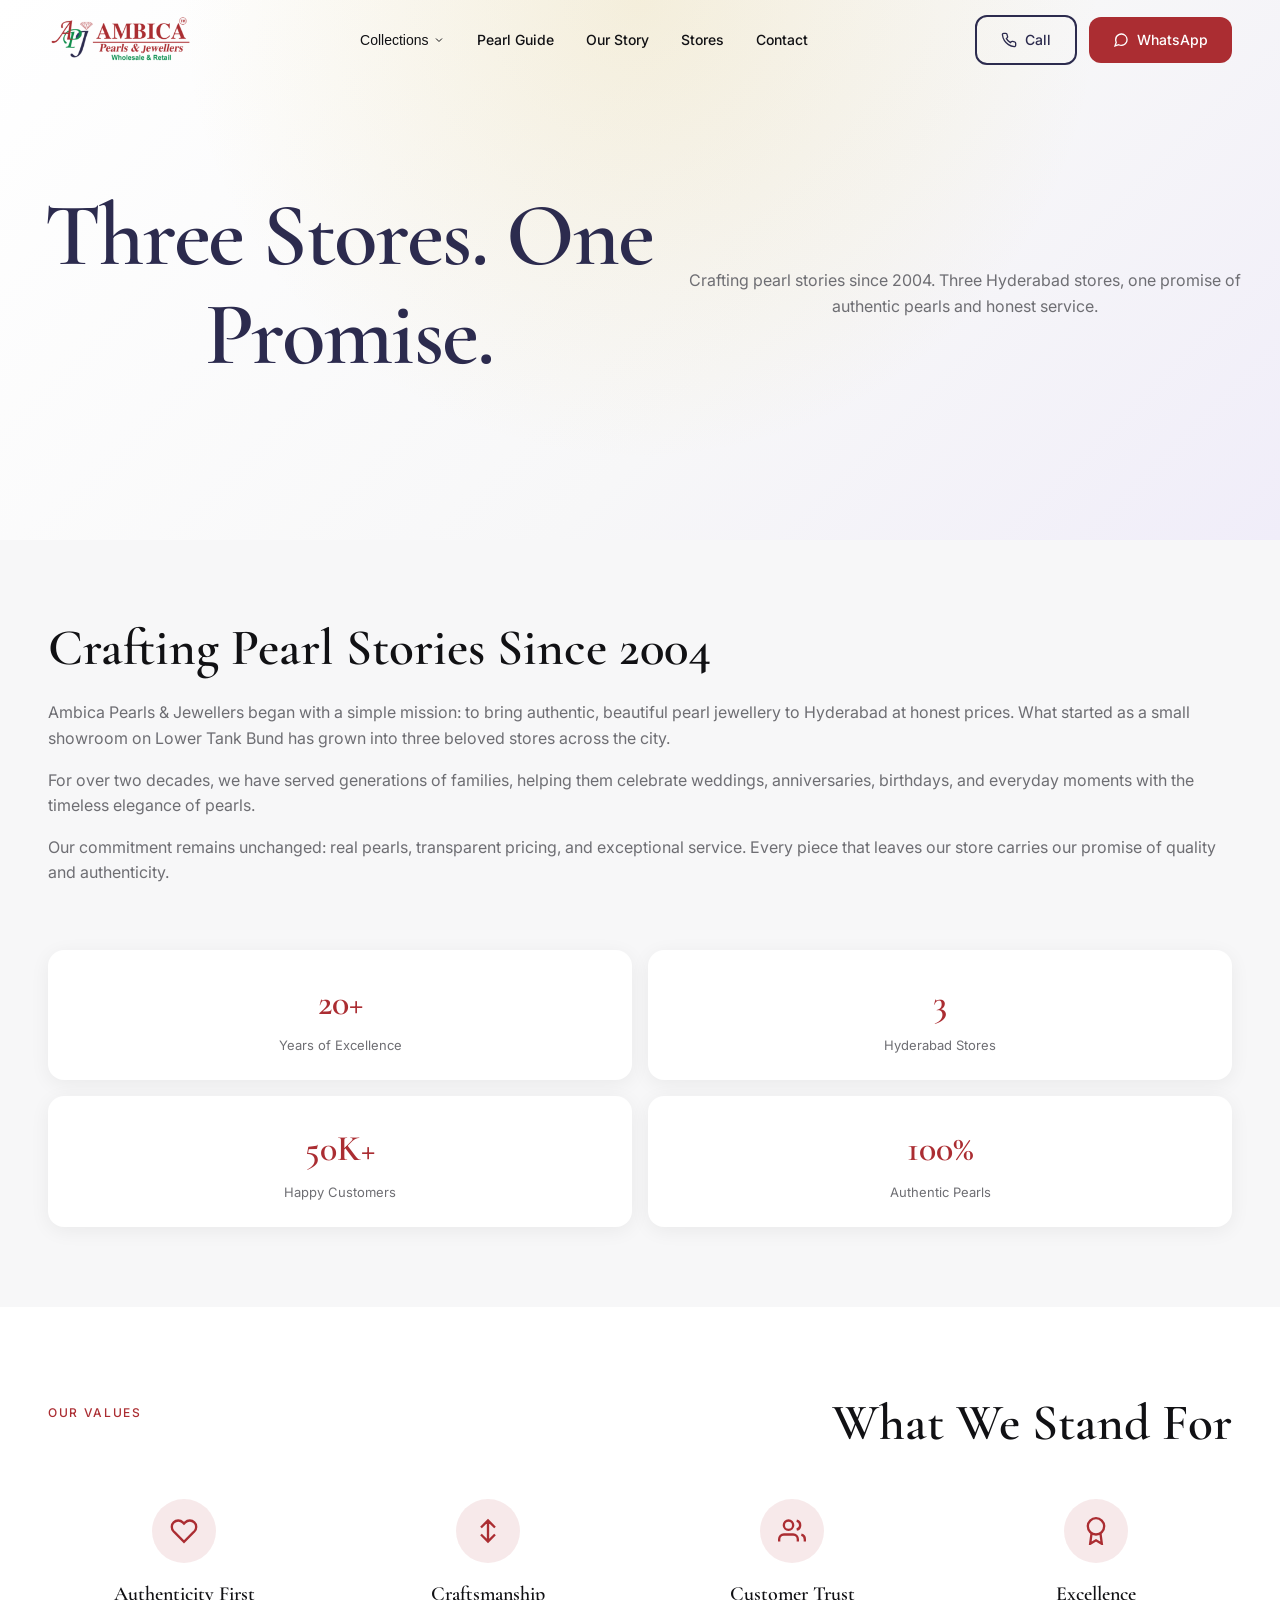
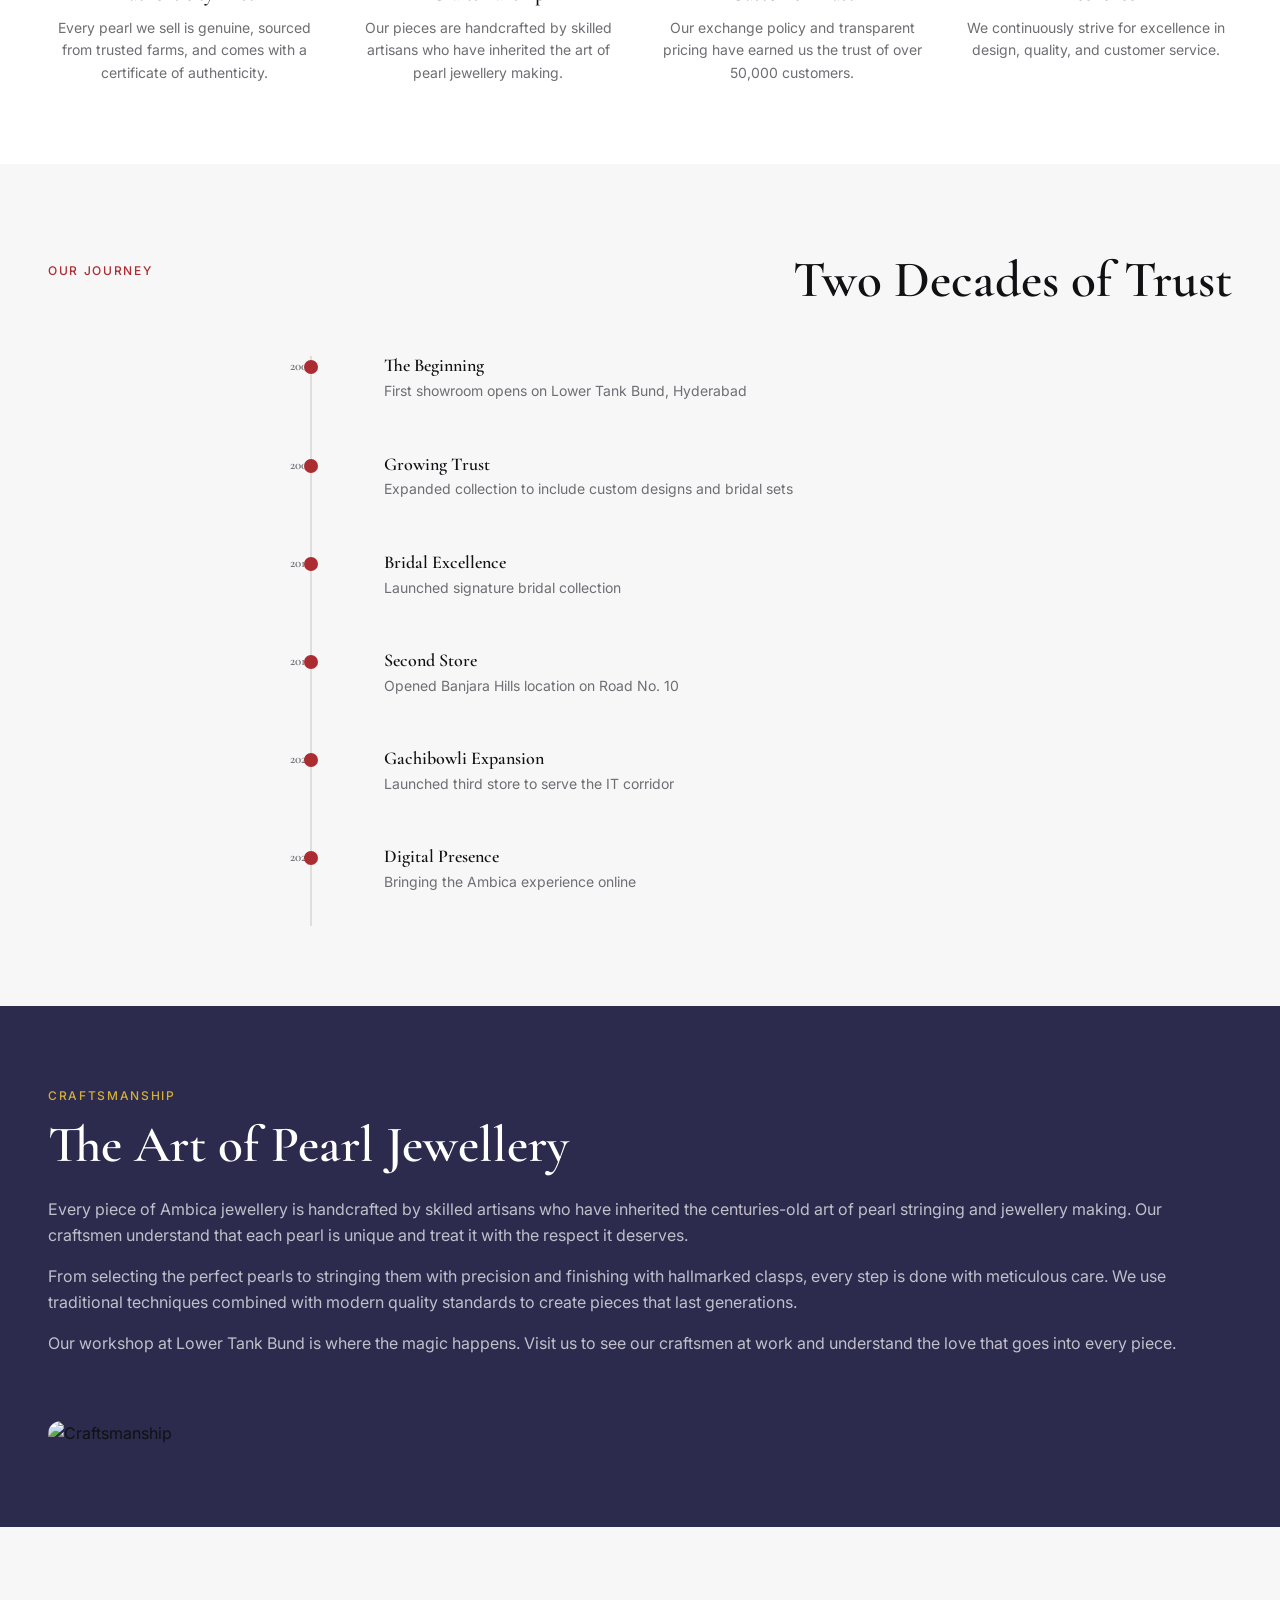
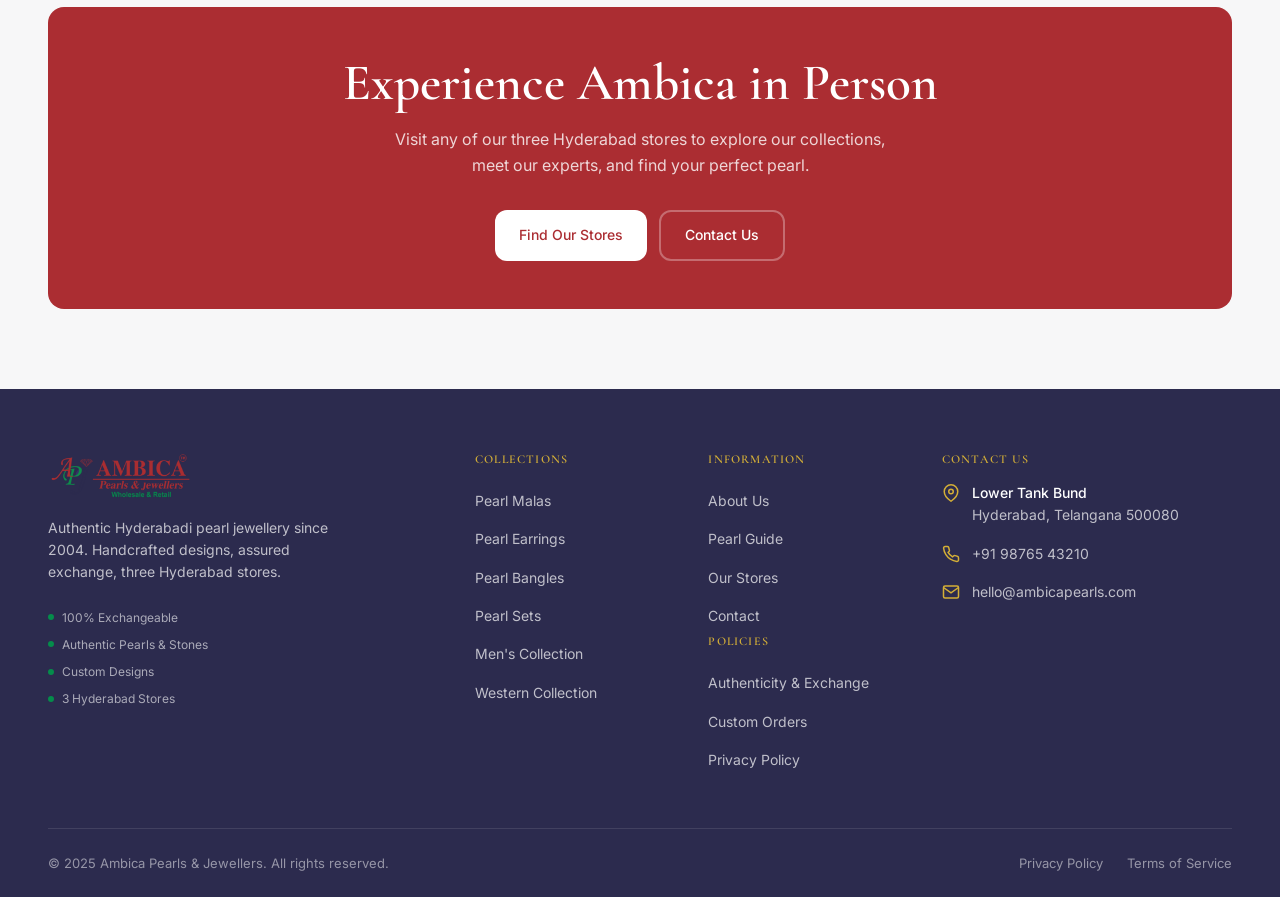
==== about.html @ e0e86882 "first commit" ====
<!DOCTYPE html>
<html lang="en">
<head>
    <meta charset="UTF-8">
    <meta name="viewport" content="width=device-width, initial-scale=1.0">
    <title>About Us - Ambica Pearls & Jewellers</title>
    <meta name="description" content="Crafting pearl stories since 2004. Three Hyderabad stores, one promise of authentic pearls and honest service.">
    <link rel="preconnect" href="https://fonts.googleapis.com">
    <link rel="preconnect" href="https://fonts.gstatic.com" crossorigin>
    <link href="https://fonts.googleapis.com/css2?family=Cormorant+Garamond:wght@400;500;600;700&family=Inter:wght@300;400;500;600;700&family=Great+Vibes&display=swap" rel="stylesheet">
    <link rel="stylesheet" href="css/style.css">
    <style>
        .intro-section {
            padding: 80px 0;
        }
        .intro-grid {
            display: grid;
            gap: 48px;
            align-items: center;
        }
        .intro-content h2 {
            margin-bottom: 24px;
        }
        .intro-content p {
            color: var(--text-muted);
            margin-bottom: 16px;
        }
        .stats-grid {
            display: grid;
            grid-template-columns: repeat(2, 1fr);
            gap: 16px;
        }
        .stat-card {
            background: white;
            border-radius: var(--radius);
            padding: 24px;
            text-align: center;
            box-shadow: var(--shadow);
        }
        .stat-card span {
            font-family: 'Cormorant Garamond', serif;
            font-size: 36px;
            font-weight: 600;
            color: var(--primary);
        }
        .stat-card p {
            font-size: 13px;
            color: var(--text-muted);
            margin-top: 4px;
        }
        .values-section {
            background: white;
            padding: 80px 0;
        }
        .values-grid {
            display: grid;
            grid-template-columns: repeat(auto-fit, minmax(220px, 1fr));
            gap: 32px;
            margin-top: 48px;
        }
        .value-card {
            text-align: center;
        }
        .value-icon {
            width: 64px;
            height: 64px;
            display: flex;
            align-items: center;
            justify-content: center;
            border-radius: 50%;
            background: rgba(171, 45, 50, 0.1);
            color: var(--primary);
            margin: 0 auto 20px;
        }
        .value-card h3 {
            margin-bottom: 12px;
            font-size: 20px;
        }
        .value-card p {
            font-size: 14px;
            color: var(--text-muted);
        }
        .timeline-section {
            padding: 80px 0;
        }
        .timeline {
            max-width: 700px;
            margin: 48px auto 0;
            position: relative;
        }
        .timeline::before {
            content: '';
            position: absolute;
            left: 20px;
            top: 0;
            bottom: 0;
            width: 2px;
            background: rgba(0,0,0,0.1);
        }
        .timeline-item {
            display: flex;
            gap: 24px;
            padding-bottom: 32px;
            position: relative;
        }
        .timeline-item::before {
            content: '';
            position: absolute;
            left: 14px;
            top: 4px;
            width: 14px;
            height: 14px;
            border-radius: 50%;
            background: var(--primary);
        }
        .timeline-year {
            font-family: 'Cormorant Garamond', serif;
            font-size: 28px;
            font-weight: 600;
            color: var(--gold);
            min-width: 70px;
        }
        .timeline-content h4 {
            margin-bottom: 4px;
            font-size: 18px;
        }
        .timeline-content p {
            font-size: 14px;
            color: var(--text-muted);
        }
        .craft-section {
            background: var(--navy);
            padding: 80px 0;
        }
        .craft-grid {
            display: grid;
            gap: 48px;
            align-items: center;
        }
        .craft-content {
            color: white;
        }
        .craft-content .section-label {
            color: var(--gold);
        }
        .craft-content h2 {
            color: white;
            margin: 12px 0 24px;
        }
        .craft-content p {
            color: rgba(255,255,255,0.7);
            margin-bottom: 16px;
        }
        .craft-image img {
            width: 100%;
            border-radius: var(--radius);
        }
    </style>
</head>
<body>
    <!-- Header -->
    <header class="header" id="header">
        <div class="container">
            <div class="header-inner">
                <a href="index.html" class="logo">
                    <img src="images/LOGO.png" alt="Ambica Pearls & Jewellers" style="height:48px; width:auto;">
                </a>
                
                <nav class="nav-desktop">
                    <div class="nav-dropdown">
                        <button class="nav-link">Collections <svg width="12" height="12" viewBox="0 0 24 24" fill="none" stroke="currentColor" stroke-width="2"><path d="M6 9l6 6 6-6"/></svg></button>
                        <div class="dropdown-menu">
                            <a href="category-malas.html">Pearl Malas</a>
                            <a href="category-earrings.html">Pearl Earrings</a>
                            <a href="category-bangles.html">Pearl Bangles</a>
                            <a href="category-sets.html">Pearl Sets</a>
                            <a href="category-mens.html">Men's Collection</a>
                            <a href="category-western.html">Western Collection</a>
                        </div>
                    </div>
                    <a href="pearl-guide.html" class="nav-link">Pearl Guide</a>
                    <a href="about.html" class="nav-link">Our Story</a>
                    <a href="stores.html" class="nav-link">Stores</a>
                    <a href="contact.html" class="nav-link">Contact</a>
                </nav>
                
                <div class="header-actions">
                    <a href="tel:+919876543210" class="btn btn-outline">
                        <svg width="16" height="16" viewBox="0 0 24 24" fill="none" stroke="currentColor" stroke-width="2"><path d="M22 16.92v3a2 2 0 0 1-2.18 2 19.79 19.79 0 0 1-8.63-3.07 19.5 19.5 0 0 1-6-6 19.79 19.79 0 0 1-3.07-8.67A2 2 0 0 1 4.11 2h3a2 2 0 0 1 2 1.72 12.84 12.84 0 0 0 .7 2.81 2 2 0 0 1-.45 2.11L8.09 9.91a16 16 0 0 0 6 6l1.27-1.27a2 2 0 0 1 2.11-.45 12.84 12.84 0 0 0 2.81.7A2 2 0 0 1 22 16.92z"/></svg>
                        Call
                    </a>
                    <a href="https://wa.me/919876543210?text=Hi%20Ambica%2C%20I'm%20interested%20in%20your%20pearl%20collections." target="_blank" class="btn btn-primary">
                        <svg width="16" height="16" viewBox="0 0 24 24" fill="none" stroke="currentColor" stroke-width="2"><path d="M21 11.5a8.38 8.38 0 0 1-.9 3.8 8.5 8.5 0 0 1-7.6 4.7 8.38 8.38 0 0 1-3.8-.9L3 21l1.9-5.7a8.38 8.38 0 0 1-.9-3.8 8.5 8.5 0 0 1 4.7-7.6 8.38 8.38 0 0 1 3.8-.9h.5a8.48 8.48 0 0 1 8 8v.5z"/></svg>
                        WhatsApp
                    </a>
                </div>
                
                <button class="menu-toggle" id="menuToggle">
                    <svg width="24" height="24" viewBox="0 0 24 24" fill="none" stroke="currentColor" stroke-width="2"><line x1="3" y1="6" x2="21" y2="6"></line><line x1="3" y1="12" x2="21" y2="12"></line><line x1="3" y1="18" x2="21" y2="18"></line></svg>
                </button>
            </div>
        </div>
    </header>
    
    <!-- Mobile Menu -->
    <div class="mobile-menu" id="mobileMenu">
        <div class="mobile-menu-header">
            <span class="logo-main">Ambica</span>
            <button class="menu-close" id="menuClose">
                <svg width="24" height="24" viewBox="0 0 24 24" fill="none" stroke="currentColor" stroke-width="2"><line x1="18" y1="6" x2="6" y2="18"></line><line x1="6" y1="6" x2="18" y2="18"></line></svg>
            </button>
        </div>
        <div class="mobile-menu-content">
            <div class="mobile-section">
                <h4>Collections</h4>
                <a href="category-malas.html">Pearl Malas</a>
                <a href="category-earrings.html">Pearl Earrings</a>
                <a href="category-bangles.html">Pearl Bangles</a>
                <a href="category-sets.html">Pearl Sets</a>
                <a href="category-mens.html">Men's Collection</a>
                <a href="category-western.html">Western Collection</a>
            </div>
            <div class="mobile-section">
                <a href="pearl-guide.html">Pearl Guide</a>
                <a href="about.html">Our Story</a>
                <a href="stores.html">Stores</a>
                <a href="contact.html">Contact</a>
            </div>
            <div class="mobile-actions">
                <a href="https://wa.me/919876543210?text=Hi%20Ambica%2C%20I'm%20interested%20in%20your%20pearl%20collections." target="_blank" class="btn btn-primary">WhatsApp Us</a>
                <a href="tel:+919876543210" class="btn btn-outline">Call Us</a>
            </div>
        </div>
    </div>

    <!-- Page Hero (same as pearl-guide) -->
    <section class="guide-hero">
        <div class="guide-hero-content">
            <h1>Three Stores. One Promise.</h1>
            <p>Crafting pearl stories since 2004. Three Hyderabad stores, one promise of authentic pearls and honest service.</p>
        </div>
    </section>

    <!-- Intro Section -->
    <section class="intro-section">
        <div class="container">
            <div class="intro-grid">
                <div class="intro-content">
                    <h2>Crafting Pearl Stories Since 2004</h2>
                    <p>Ambica Pearls & Jewellers began with a simple mission: to bring authentic, beautiful pearl jewellery to Hyderabad at honest prices. What started as a small showroom on Lower Tank Bund has grown into three beloved stores across the city.</p>
                    <p>For over two decades, we have served generations of families, helping them celebrate weddings, anniversaries, birthdays, and everyday moments with the timeless elegance of pearls.</p>
                    <p>Our commitment remains unchanged: real pearls, transparent pricing, and exceptional service. Every piece that leaves our store carries our promise of quality and authenticity.</p>
                </div>
                <div class="stats-grid">
                    <div class="stat-card">
                        <span>20+</span>
                        <p>Years of Excellence</p>
                    </div>
                    <div class="stat-card">
                        <span>3</span>
                        <p>Hyderabad Stores</p>
                    </div>
                    <div class="stat-card">
                        <span>50K+</span>
                        <p>Happy Customers</p>
                    </div>
                    <div class="stat-card">
                        <span>100%</span>
                        <p>Authentic Pearls</p>
                    </div>
                </div>
            </div>
        </div>
    </section>

    <!-- Values Section -->
    <section class="values-section">
        <div class="container">
            <div class="section-header center">
                <span class="section-label">Our Values</span>
                <h2>What We Stand For</h2>
            </div>
            <div class="values-grid">
                <div class="value-card">
                    <div class="value-icon">
                        <svg width="28" height="28" viewBox="0 0 24 24" fill="none" stroke="currentColor" stroke-width="2"><path d="M20.84 4.61a5.5 5.5 0 0 0-7.78 0L12 5.67l-1.06-1.06a5.5 5.5 0 0 0-7.78 7.78l1.06 1.06L12 21.23l7.78-7.78 1.06-1.06a5.5 5.5 0 0 0 0-7.78z"/></svg>
                    </div>
                    <h3>Authenticity First</h3>
                    <p>Every pearl we sell is genuine, sourced from trusted farms, and comes with a certificate of authenticity.</p>
                </div>
                <div class="value-card">
                    <div class="value-icon">
                        <svg width="28" height="28" viewBox="0 0 24 24" fill="none" stroke="currentColor" stroke-width="2"><path d="M12 3v18m-6-6l6 6 6-6M6 9l6-6 6 6"/></svg>
                    </div>
                    <h3>Craftsmanship</h3>
                    <p>Our pieces are handcrafted by skilled artisans who have inherited the art of pearl jewellery making.</p>
                </div>
                <div class="value-card">
                    <div class="value-icon">
                        <svg width="28" height="28" viewBox="0 0 24 24" fill="none" stroke="currentColor" stroke-width="2"><path d="M17 21v-2a4 4 0 0 0-4-4H5a4 4 0 0 0-4 4v2"/><circle cx="9" cy="7" r="4"/><path d="M23 21v-2a4 4 0 0 0-3-3.87"/><path d="M16 3.13a4 4 0 0 1 0 7.75"/></svg>
                    </div>
                    <h3>Customer Trust</h3>
                    <p>Our exchange policy and transparent pricing have earned us the trust of over 50,000 customers.</p>
                </div>
                <div class="value-card">
                    <div class="value-icon">
                        <svg width="28" height="28" viewBox="0 0 24 24" fill="none" stroke="currentColor" stroke-width="2"><circle cx="12" cy="8" r="7"/><polyline points="8.21 13.89 7 23 12 20 17 23 15.79 13.88"/></svg>
                    </div>
                    <h3>Excellence</h3>
                    <p>We continuously strive for excellence in design, quality, and customer service.</p>
                </div>
            </div>
        </div>
    </section>

    <!-- Timeline Section -->
    <section class="timeline-section">
        <div class="container">
            <div class="section-header center">
                <span class="section-label">Our Journey</span>
                <h2>Two Decades of Trust</h2>
            </div>
            <div class="timeline">
                <div class="timeline-item">
                    <span class="timeline-year">2004</span>
                    <div class="timeline-content">
                        <h4>The Beginning</h4>
                        <p>First showroom opens on Lower Tank Bund, Hyderabad</p>
                    </div>
                </div>
                <div class="timeline-item">
                    <span class="timeline-year">2008</span>
                    <div class="timeline-content">
                        <h4>Growing Trust</h4>
                        <p>Expanded collection to include custom designs and bridal sets</p>
                    </div>
                </div>
                <div class="timeline-item">
                    <span class="timeline-year">2012</span>
                    <div class="timeline-content">
                        <h4>Bridal Excellence</h4>
                        <p>Launched signature bridal collection</p>
                    </div>
                </div>
                <div class="timeline-item">
                    <span class="timeline-year">2016</span>
                    <div class="timeline-content">
                        <h4>Second Store</h4>
                        <p>Opened Banjara Hills location on Road No. 10</p>
                    </div>
                </div>
                <div class="timeline-item">
                    <span class="timeline-year">2022</span>
                    <div class="timeline-content">
                        <h4>Gachibowli Expansion</h4>
                        <p>Launched third store to serve the IT corridor</p>
                    </div>
                </div>
                <div class="timeline-item">
                    <span class="timeline-year">2025</span>
                    <div class="timeline-content">
                        <h4>Digital Presence</h4>
                        <p>Bringing the Ambica experience online</p>
                    </div>
                </div>
            </div>
        </div>
    </section>

    <!-- Craft Section -->
    <section class="craft-section">
        <div class="container">
            <div class="craft-grid">
                <div class="craft-content">
                    <span class="section-label">Craftsmanship</span>
                    <h2>The Art of Pearl Jewellery</h2>
                    <p>Every piece of Ambica jewellery is handcrafted by skilled artisans who have inherited the centuries-old art of pearl stringing and jewellery making. Our craftsmen understand that each pearl is unique and treat it with the respect it deserves.</p>
                    <p>From selecting the perfect pearls to stringing them with precision and finishing with hallmarked clasps, every step is done with meticulous care. We use traditional techniques combined with modern quality standards to create pieces that last generations.</p>
                    <p>Our workshop at Lower Tank Bund is where the magic happens. Visit us to see our craftsmen at work and understand the love that goes into every piece.</p>
                </div>
                <div class="craft-image">
                    <img src="https://images.unsplash.com/photo-1617038224557-69a00dbfde8e?w=800&h=600&fit=crop" alt="Craftsmanship">
                </div>
            </div>
        </div>
    </section>

    <!-- CTA Section -->
    <section class="intro-section">
        <div class="container">
            <div style="background: var(--primary); border-radius: var(--radius); padding: 48px; text-align: center; color: white;">
                <h2 style="color: white; margin-bottom: 16px;">Experience Ambica in Person</h2>
                <p style="color: rgba(255,255,255,0.8); max-width: 500px; margin: 0 auto 32px;">Visit any of our three Hyderabad stores to explore our collections, meet our experts, and find your perfect pearl.</p>
                <div class="care-actions" style="justify-content: center;">
                    <a href="stores.html" class="btn btn-light">Find Our Stores</a>
                    <a href="contact.html" class="btn btn-outline-light">Contact Us</a>
                </div>
            </div>
        </div>
    </section>

    <!-- Footer -->
    <footer class="footer">
        <div class="container">
            <div class="footer-grid">
                <div class="footer-brand">
                    <a href="index.html" class="logo">
                        <img src="images/LOGO.png" alt="Ambica Pearls & Jewellers" style="height:48px; width:auto;">
                    </a>
                    <p>Authentic Hyderabadi pearl jewellery since 2004. Handcrafted designs, assured exchange, three Hyderabad stores.</p>
                    <div class="trust-badges">
                        <div class="badge"><span></span> 100% Exchangeable</div>
                        <div class="badge"><span></span> Authentic Pearls & Stones</div>
                        <div class="badge"><span></span> Custom Designs</div>
                        <div class="badge"><span></span> 3 Hyderabad Stores</div>
                    </div>
                </div>
                
                <div class="footer-links">
                    <h4>Collections</h4>
                    <a href="category-malas.html">Pearl Malas</a>
                    <a href="category-earrings.html">Pearl Earrings</a>
                    <a href="category-bangles.html">Pearl Bangles</a>
                    <a href="category-sets.html">Pearl Sets</a>
                    <a href="category-mens.html">Men's Collection</a>
                    <a href="category-western.html">Western Collection</a>
                </div>
                
                <div class="footer-links">
                    <h4>Information</h4>
                    <a href="about.html">About Us</a>
                    <a href="pearl-guide.html">Pearl Guide</a>
                    <a href="stores.html">Our Stores</a>
                    <a href="contact.html">Contact</a>
                    <h4 class="mt-4">Policies</h4>
                    <a href="policy-authenticity.html">Authenticity & Exchange</a>
                    <a href="policy-custom.html">Custom Orders</a>
                    <a href="policy-privacy.html">Privacy Policy</a>
                </div>
                
                <div class="footer-contact">
                    <h4>Contact Us</h4>
                    <div class="contact-item">
                        <svg width="18" height="18" viewBox="0 0 24 24" fill="none" stroke="currentColor" stroke-width="2"><path d="M21 10c0 7-9 13-9 13s-9-6-9-13a9 9 0 0 1 18 0z"/><circle cx="12" cy="10" r="3"/></svg>
                        <div>
                            <strong>Lower Tank Bund</strong>
                            <span>Hyderabad, Telangana 500080</span>
                        </div>
                    </div>
                    <div class="contact-item">
                        <svg width="18" height="18" viewBox="0 0 24 24" fill="none" stroke="currentColor" stroke-width="2"><path d="M22 16.92v3a2 2 0 0 1-2.18 2 19.79 19.79 0 0 1-8.63-3.07 19.5 19.5 0 0 1-6-6 19.79 19.79 0 0 1-3.07-8.67A2 2 0 0 1 4.11 2h3a2 2 0 0 1 2 1.72 12.84 12.84 0 0 0 .7 2.81 2 2 0 0 1-.45 2.11L8.09 9.91a16 16 0 0 0 6 6l1.27-1.27a2 2 0 0 1 2.11-.45 12.84 12.84 0 0 0 2.81.7A2 2 0 0 1 22 16.92z"/></svg>
                        <a href="tel:+919876543210">+91 98765 43210</a>
                    </div>
                    <div class="contact-item">
                        <svg width="18" height="18" viewBox="0 0 24 24" fill="none" stroke="currentColor" stroke-width="2"><path d="M4 4h16c1.1 0 2 .9 2 2v12c0 1.1-.9 2-2 2H4c-1.1 0-2-.9-2-2V6c0-1.1.9-2 2-2z"/><polyline points="22,6 12,13 2,6"/></svg>
                        <a href="mailto:hello@ambicapearls.com">hello@ambicapearls.com</a>
                    </div>
                </div>
            </div>
            
            <div class="footer-bottom">
                <p>© 2025 Ambica Pearls & Jewellers. All rights reserved.</p>
                <div class="footer-legal">
                    <a href="policy-privacy.html">Privacy Policy</a>
                    <a href="policy-authenticity.html">Terms of Service</a>
                </div>
            </div>
        </div>
    </footer>

    <!-- Mobile Bottom Bar -->
    <div class="mobile-bottom-bar">
        <a href="https://wa.me/919876543210?text=Hi%20Ambica%2C%20I'd%20like%20to%20know%20more%20about%20you." target="_blank" class="mobile-action">
            <div class="mobile-icon primary">
                <svg width="20" height="20" viewBox="0 0 24 24" fill="none" stroke="currentColor" stroke-width="2"><path d="M21 11.5a8.38 8.38 0 0 1-.9 3.8 8.5 8.5 0 0 1-7.6 4.7 8.38 8.38 0 0 1-3.8-.9L3 21l1.9-5.7a8.38 8.38 0 0 1-.9-3.8 8.5 8.5 0 0 1 4.7-7.6 8.38 8.38 0 0 1 3.8-.9h.5a8.48 8.48 0 0 1 8 8v.5z"/></svg>
            </div>
            <span>WhatsApp</span>
        </a>
        <a href="tel:+919876543210" class="mobile-action">
            <div class="mobile-icon outline">
                <svg width="20" height="20" viewBox="0 0 24 24" fill="none" stroke="currentColor" stroke-width="2"><path d="M22 16.92v3a2 2 0 0 1-2.18 2 19.79 19.79 0 0 1-8.63-3.07 19.5 19.5 0 0 1-6-6 19.79 19.79 0 0 1-3.07-8.67A2 2 0 0 1 4.11 2h3a2 2 0 0 1 2 1.72 12.84 12.84 0 0 0 .7 2.81 2 2 0 0 1-.45 2.11L8.09 9.91a16 16 0 0 0 6 6l1.27-1.27a2 2 0 0 1 2.11-.45 12.84 12.84 0 0 0 2.81.7A2 2 0 0 1 22 16.92z"/></svg>
            </div>
            <span>Call</span>
        </a>
        <a href="contact.html" class="mobile-action">
            <div class="mobile-icon secondary">
                <svg width="20" height="20" viewBox="0 0 24 24" fill="none" stroke="currentColor" stroke-width="2"><rect x="3" y="4" width="18" height="18" rx="2" ry="2"/><line x1="16" y1="2" x2="16" y2="6"/><line x1="8" y1="2" x2="8" y2="6"/><line x1="3" y1="10" x2="21" y2="10"/></svg>
            </div>
            <span>Try-On</span>
        </a>
    </div>

    <script src="js/main.js"></script>
</body>
</html>
---- css/style.css ----
/* ========================================
   Ambica Pearls & Jewellers - Stylesheet
   ======================================== */

/* CSS Variables */
:root {
    --primary: #ab2d32;
    --primary-dark: #8a2529;
    --navy: #2c2b4e;
    --secondary: #058c4b;
    --secondary-dark: #047a41;
    --pearl: #f7f7f8;
    --gold: #d4af37;
    --text-dark: #111114;
    --text-muted: #6E6E73;
    --white: #ffffff;
    --shadow: 0 4px 20px rgba(0, 0, 0, 0.06);
    --shadow-hover: 0 12px 40px rgba(0, 0, 0, 0.12);
    --radius: 16px;
    --radius-sm: 12px;
    --transition: all 0.3s ease;
}

/* Reset & Base */
*, *::before, *::after {
    box-sizing: border-box;
    margin: 0;
    padding: 0;
}

html {
    scroll-behavior: smooth;
}

body {
    font-family: 'Inter', -apple-system, BlinkMacSystemFont, sans-serif;
    background-color: var(--pearl);
    color: var(--text-dark);
    line-height: 1.6;
    overflow-x: hidden;
}

img {
    max-width: 100%;
    height: auto;
    display: block;
}

a {
    text-decoration: none;
    color: inherit;
}

/* Typography */
h1, h2, h3, h4 {
    font-family: 'Cormorant Garamond', serif;
    font-weight: 600;
    line-height: 1.1;
}

h1 {
    font-size: clamp(48px, 7vw, 112px);
    letter-spacing: -0.02em;
}

h2 {
    font-size: clamp(32px, 4vw, 56px);
}

h3 {
    font-size: clamp(20px, 2vw, 28px);
}

/* Container */
.container {
    width: 100%;
    max-width: 1280px;
    margin: 0 auto;
    padding: 0 24px;
}

/* Shared page hero (same as pearl-guide) – used on category, about, contact, stores, pearl-guide */
.page-hero,
.guide-hero {
    position: relative;
    height: 60vh;
    min-height: 420px;
    overflow: hidden;
    background:
        radial-gradient(circle at top, rgba(212,175,55,0.16), transparent 55%),
        linear-gradient(135deg, #ffffff 0%, var(--pearl) 60%, #f0edf9 100%);
}
.page-hero::before,
.guide-hero::before {
    content: '';
    position: absolute;
    inset: 0;
    background-image: url('https://images.unsplash.com/photo-1599643478518-a784e5dc4c8f?w=1400&h=700&fit=crop');
    background-size: cover;
    background-position: center;
    opacity: 0.12;
    pointer-events: none;
}
.page-hero-content,
.guide-hero-content {
    position: absolute;
    inset: 0;
    display: flex;
    align-items: center;
    justify-content: center;
    text-align: center;
    padding: 48px 24px;
}
.page-hero-content h1,
.guide-hero-content h1 {
    margin-bottom: 16px;
    color: var(--navy);
}
.page-hero-content p,
.guide-hero-content p {
    color: var(--text-muted);
    max-width: 640px;
    margin: 0 auto;
}
.page-hero-content .section-label,
.guide-hero-content .section-label {
    display: block;
    margin-bottom: 8px;
}
@media (min-width: 768px) {
    .page-hero-content,
    .guide-hero-content {
        padding-top: 96px;
    }
}

/* Buttons */
.btn {
    display: inline-flex;
    align-items: center;
    justify-content: center;
    gap: 8px;
    padding: 12px 24px;
    border-radius: var(--radius-sm);
    font-size: 14px;
    font-weight: 500;
    transition: var(--transition);
    cursor: pointer;
    border: none;
}

.btn-primary {
    background-color: var(--primary);
    color: var(--white);
}

.btn-primary:hover {
    background-color: var(--primary-dark);
    transform: translateY(-2px);
}

.btn-outline {
    background-color: transparent;
    color: var(--navy);
    border: 2px solid var(--navy);
}

.btn-outline:hover {
    background-color: var(--navy);
    color: var(--white);
}

.btn-light {
    background-color: var(--white);
    color: var(--primary);
}

.btn-light:hover {
    background-color: var(--pearl);
}

.btn-outline-light {
    background-color: transparent;
    color: var(--white);
    border: 2px solid rgba(255,255,255,0.3);
}

.btn-outline-light:hover {
    background-color: rgba(255,255,255,0.1);
}

.btn-sm {
    padding: 10px 16px;
    font-size: 13px;
}

.btn-icon {
    width: 44px;
    height: 44px;
    display: flex;
    align-items: center;
    justify-content: center;
    border-radius: 50%;
    background-color: var(--primary);
    color: var(--white);
    transition: var(--transition);
}

.btn-icon:hover {
    background-color: var(--primary-dark);
    transform: scale(1.05);
}

.btn-icon.btn-white {
    background-color: var(--white);
    color: var(--navy);
}

.btn-icon.btn-white:hover {
    background-color: var(--pearl);
}

/* Section Labels */
.section-label {
    display: block;
    font-size: 12px;
    text-transform: uppercase;
    letter-spacing: 0.14em;
    color: var(--primary);
    margin-bottom: 12px;
    font-weight: 500;
}

.section-label.light {
    color: var(--gold);
}

/* Links */
.link-arrow {
    display: inline-flex;
    align-items: center;
    gap: 8px;
    color: var(--primary);
    font-weight: 500;
    transition: var(--transition);
}

.link-arrow:hover {
    gap: 12px;
}

.link-underline {
    display: inline-flex;
    align-items: center;
    gap: 8px;
    color: var(--white);
    border-bottom: 1px solid var(--gold);
    padding-bottom: 4px;
    transition: var(--transition);
}

.link-underline:hover {
    color: var(--gold);
}

/* Header */
.header {
    position: fixed;
    top: 0;
    left: 0;
    right: 0;
    z-index: 1000;
    background: transparent;
    transition: var(--transition);
}

.header.scrolled {
    background: rgba(255, 255, 255, 0.95);
    backdrop-filter: blur(10px);
    box-shadow: 0 2px 10px rgba(0, 0, 0, 0.05);
}

.header-inner {
    display: flex;
    align-items: center;
    justify-content: space-between;
    height: 80px;
}

.logo {
    display: flex;
    align-items: baseline;
    gap: 8px;
}

.logo-main {
    font-family: 'Cormorant Garamond', serif;
    font-size: 28px;
    font-weight: 600;
    color: var(--navy);
}

.logo-sub {
    font-family: 'Great Vibes', cursive;
    font-size: 20px;
    color: var(--gold);
}

/* Navigation */
.nav-desktop {
    display: none;
    align-items: center;
    gap: 32px;
}

.nav-link {
    font-size: 14px;
    font-weight: 500;
    color: var(--text-dark);
    transition: var(--transition);
    display: flex;
    align-items: center;
    gap: 4px;
    background: none;
    border: none;
    cursor: pointer;
}

.nav-link:hover {
    color: var(--primary);
}

.nav-dropdown {
    position: relative;
}

.dropdown-menu {
    position: absolute;
    top: 100%;
    left: 0;
    margin-top: 8px;
    background: var(--white);
    border-radius: var(--radius-sm);
    box-shadow: var(--shadow-hover);
    padding: 8px 0;
    min-width: 200px;
    opacity: 0;
    visibility: hidden;
    transform: translateY(-10px);
    transition: var(--transition);
}

.nav-dropdown:hover .dropdown-menu {
    opacity: 1;
    visibility: visible;
    transform: translateY(0);
}

.dropdown-menu a {
    display: block;
    padding: 10px 20px;
    font-size: 14px;
    color: var(--text-dark);
    transition: var(--transition);
}

.dropdown-menu a:hover {
    background: var(--pearl);
    color: var(--primary);
}

.header-actions {
    display: none;
    align-items: center;
    gap: 12px;
}

.menu-toggle {
    display: flex;
    align-items: center;
    justify-content: center;
    width: 44px;
    height: 44px;
    background: none;
    border: none;
    cursor: pointer;
    color: var(--navy);
}

/* Mobile Menu */
.mobile-menu {
    position: fixed;
    top: 0;
    left: 0;
    right: 0;
    bottom: 0;
    background: var(--white);
    z-index: 1100;
    transform: translateX(100%);
    transition: transform 0.3s ease;
    overflow-y: auto;
}

.mobile-menu.active {
    transform: translateX(0);
}

.mobile-menu-header {
    display: flex;
    align-items: center;
    justify-content: space-between;
    padding: 20px 24px;
    border-bottom: 1px solid rgba(0,0,0,0.08);
}

.menu-close {
    width: 44px;
    height: 44px;
    display: flex;
    align-items: center;
    justify-content: center;
    background: none;
    border: none;
    cursor: pointer;
}

.mobile-menu-content {
    padding: 24px;
}

.mobile-section {
    margin-bottom: 24px;
}

.mobile-section h4 {
    font-size: 12px;
    text-transform: uppercase;
    letter-spacing: 0.1em;
    color: var(--text-muted);
    margin-bottom: 12px;
}

.mobile-section a {
    display: block;
    padding: 12px 0;
    font-size: 16px;
    color: var(--text-dark);
    border-bottom: 1px solid rgba(0,0,0,0.05);
}

.mobile-section a:hover {
    color: var(--primary);
}

.mobile-actions {
    display: flex;
    flex-direction: column;
    gap: 12px;
    margin-top: 32px;
}

.mobile-actions .btn {
    justify-content: center;
}

/* Hero Section */
.hero {
    position: relative;
    min-height: 100vh;
    display: flex;
    align-items: center;
    justify-content: center;
    background: var(--pearl);
    padding: 100px 24px 80px;
    overflow: hidden;
}

.hero-badge {
    position: absolute;
    top: 100px;
    left: 50%;
    transform: translateX(-50%);
    text-align: center;
}

.hero-badge span {
    font-size: 12px;
    text-transform: uppercase;
    letter-spacing: 0.14em;
    color: var(--text-muted);
}

.hero-line {
    width: 80px;
    height: 1px;
    background: var(--gold);
    margin: 8px auto 0;
    opacity: 0.35;
}

.hero-content {
    display: flex;
    flex-direction: column;
    align-items: center;
    text-align: center;
    gap: 24px;
    width: 100%;
    max-width: 1200px;
}

.hero-headline-left,
.hero-headline-right {
    z-index: 10;
}

.hero-headline-left h1,
.hero-headline-right h1 {
    color: var(--text-dark);
    line-height: 0.9;
}

.hero-portrait {
    width: 280px;
    max-width: 100%;
    aspect-ratio: 3/4;
    border-radius: var(--radius);
    overflow: hidden;
    box-shadow: var(--shadow-hover);
}

.hero-portrait img {
    width: 100%;
    height: 100%;
    object-fit: cover;
}

.hero-headline-right p {
    max-width: 320px;
    margin: 16px auto 0;
    color: var(--text-muted);
    font-size: 16px;
}

.hero-buttons {
    display: flex;
    gap: 12px;
    justify-content: center;
    margin-top: 24px;
}

.hero-micro {
    position: absolute;
    bottom: 40px;
    left: 24px;
    right: 24px;
    display: flex;
    justify-content: space-between;
    font-size: 13px;
    color: var(--text-muted);
}

/* Statement Section */
.statement-section {
    position: relative;
    height: 80vh;
    min-height: 500px;
    overflow: hidden;
}

.statement-image {
    position: absolute;
    inset: 0;
}

.statement-image img {
    width: 100%;
    height: 100%;
    object-fit: cover;
}

.statement-overlay {
    position: absolute;
    inset: 0;
    background: rgba(0, 0, 0, 0.3);
}

.statement-content {
    position: relative;
    height: 100%;
    display: flex;
    flex-direction: column;
    align-items: center;
    justify-content: center;
    text-align: center;
    padding: 24px;
    color: var(--white);
}

.statement-content h2 {
    max-width: 800px;
    margin-bottom: 24px;
}

/* Collections Panel */
.collections-panel {
    display: flex;
    flex-direction: column;
    min-height: 80vh;
}

.collections-image {
    height: 50vh;
    min-height: 300px;
}

.collections-image img {
    width: 100%;
    height: 100%;
    object-fit: cover;
}

.collections-content {
    display: flex;
    flex-direction: column;
    justify-content: center;
    padding: 48px 24px;
    background: var(--pearl);
}

.collections-content h2 {
    margin-bottom: 16px;
}

.collections-content p {
    color: var(--text-muted);
    margin-bottom: 24px;
    max-width: 480px;
}

/* Guide Panel */
.guide-panel {
    display: flex;
    flex-direction: column-reverse;
    min-height: 80vh;
}

.guide-content {
    display: flex;
    flex-direction: column;
    justify-content: center;
    padding: 48px 24px;
    background: var(--pearl);
}

.guide-content h2 {
    margin-bottom: 24px;
}

.guide-list {
    list-style: none;
    margin-bottom: 24px;
}

.guide-list li {
    display: flex;
    align-items: flex-start;
    gap: 12px;
    margin-bottom: 16px;
}

.guide-dot {
    width: 8px;
    height: 8px;
    border-radius: 50%;
    background: var(--gold);
    margin-top: 8px;
    flex-shrink: 0;
}

.guide-list strong {
    color: var(--text-dark);
}

.guide-list div {
    color: var(--text-muted);
}

.guide-image {
    height: 50vh;
    min-height: 300px;
}

.guide-image img {
    width: 100%;
    height: 100%;
    object-fit: cover;
}

/* Bestsellers Section */
.bestsellers {
    padding: 80px 0;
}

.section-header {
    display: flex;
    flex-direction: column;
    gap: 16px;
    margin-bottom: 40px;
}

.section-header.center {
    text-align: center;
    align-items: center;
}

.section-header h2 {
    margin-top: 8px;
}

.section-header p {
    color: var(--text-muted);
    max-width: 500px;
}

.products-grid {
    display: grid;
    grid-template-columns: repeat(auto-fill, minmax(280px, 1fr));
    gap: 24px;
}

/* Product Card */
.product-card {
    background: var(--white);
    border-radius: var(--radius);
    overflow: hidden;
    box-shadow: var(--shadow);
    transition: var(--transition);
}

.product-card:hover {
    transform: translateY(-8px);
    box-shadow: var(--shadow-hover);
}

.product-image {
    position: relative;
    aspect-ratio: 4/5;
    overflow: hidden;
}

.product-image img {
    width: 100%;
    height: 100%;
    object-fit: cover;
    transition: transform 0.5s ease;
}

.product-card:hover .product-image img {
    transform: scale(1.05);
}

.product-overlay {
    position: absolute;
    inset: 0;
    background: rgba(0, 0, 0, 0.4);
    display: flex;
    align-items: center;
    justify-content: center;
    gap: 12px;
    opacity: 0;
    transition: var(--transition);
}

.product-card:hover .product-overlay {
    opacity: 1;
}

.product-info {
    padding: 20px;
}

.product-info h3 {
    font-size: 18px;
    margin-bottom: 12px;
    color: var(--text-dark);
}

.product-specs {
    display: flex;
    flex-wrap: wrap;
    gap: 6px;
    margin-bottom: 16px;
}

.spec-chip {
    display: inline-flex;
    padding: 4px 10px;
    background: rgba(171, 45, 50, 0.08);
    color: var(--primary);
    font-size: 11px;
    font-weight: 500;
    border-radius: 20px;
}

/* Story Section */
.story-section {
    padding: 80px 0;
}

.story-grid {
    display: grid;
    gap: 48px;
}

.story-content h2 {
    margin: 12px 0 24px;
}

.story-content > p {
    color: var(--text-muted);
    margin-bottom: 32px;
}

.timeline {
    display: flex;
    flex-direction: column;
    gap: 20px;
}

.timeline-item {
    display: flex;
    gap: 16px;
}

.timeline-year {
    font-family: 'Cormorant Garamond', serif;
    font-size: 24px;
    font-weight: 600;
    color: var(--gold);
    min-width: 60px;
}

.timeline-item div {
    display: flex;
    flex-direction: column;
}

.timeline-item strong {
    color: var(--text-dark);
    font-weight: 500;
}

.timeline-item span {
    font-size: 13px;
    color: var(--text-muted);
}

.story-image {
    position: relative;
    border-radius: var(--radius);
    overflow: hidden;
}

.story-image img {
    width: 100%;
    aspect-ratio: 4/3;
    object-fit: cover;
}

.story-quote {
    position: absolute;
    bottom: -20px;
    left: -20px;
    background: var(--white);
    padding: 24px;
    border-radius: var(--radius-sm);
    box-shadow: var(--shadow-hover);
    max-width: 280px;
}

.story-quote p {
    font-family: 'Cormorant Garamond', serif;
    font-size: 18px;
    font-style: italic;
    color: var(--text-dark);
}

/* Care Section */
.care-section {
    padding: 80px 0;
}

.services-grid {
    display: grid;
    grid-template-columns: repeat(auto-fill, minmax(280px, 1fr));
    gap: 24px;
    margin-bottom: 40px;
}

.service-card {
    background: var(--white);
    border-radius: var(--radius);
    padding: 32px;
    text-align: center;
    box-shadow: var(--shadow);
}

.service-icon {
    width: 56px;
    height: 56px;
    display: flex;
    align-items: center;
    justify-content: center;
    border-radius: 50%;
    margin: 0 auto 20px;
}

.service-icon.red {
    background: rgba(171, 45, 50, 0.1);
    color: var(--primary);
}

.service-icon.green {
    background: rgba(5, 140, 75, 0.1);
    color: var(--secondary);
}

.service-icon.gold {
    background: rgba(212, 175, 55, 0.1);
    color: var(--gold);
}

.service-card h3 {
    margin-bottom: 12px;
    font-size: 20px;
}

.service-card p {
    color: var(--text-muted);
    font-size: 14px;
}

.care-actions {
    display: flex;
    flex-wrap: wrap;
    gap: 12px;
    justify-content: center;
}

/* Contact CTA */
.contact-cta {
    background: var(--navy);
    padding: 80px 0;
}

.contact-grid {
    display: grid;
    gap: 48px;
}

.contact-content {
    color: var(--white);
}

.contact-content h2 {
    margin: 12px 0 24px;
    color: var(--white);
}

.contact-content > p {
    color: rgba(255, 255, 255, 0.7);
    margin-bottom: 32px;
}

.store-list {
    display: flex;
    flex-direction: column;
    gap: 16px;
    margin-bottom: 32px;
}

.store-item {
    display: flex;
    align-items: flex-start;
    gap: 12px;
    color: var(--gold);
}

.store-item svg {
    flex-shrink: 0;
    margin-top: 2px;
}

.store-item div {
    display: flex;
    flex-direction: column;
}

.store-item strong {
    color: var(--white);
    font-weight: 500;
}

.store-item span {
    font-size: 13px;
    color: rgba(255, 255, 255, 0.6);
}

.contact-actions {
    display: flex;
    flex-wrap: wrap;
    gap: 12px;
}

.contact-image {
    border-radius: var(--radius);
    overflow: hidden;
}

.contact-image img {
    width: 100%;
    aspect-ratio: 4/3;
    object-fit: cover;
}

/* Footer */
.footer {
    background: var(--navy);
    color: var(--white);
    padding: 64px 0 0;
}

.footer-grid {
    display: grid;
    grid-template-columns: 1fr;
    gap: 40px;
    padding-bottom: 48px;
    border-bottom: 1px solid rgba(255, 255, 255, 0.1);
}

.footer-brand .logo-main {
    color: var(--white);
}

.footer-brand > p {
    color: rgba(255, 255, 255, 0.7);
    margin: 16px 0 24px;
    font-size: 14px;
    max-width: 300px;
}

.trust-badges {
    display: flex;
    flex-direction: column;
    gap: 8px;
}

.badge {
    display: flex;
    align-items: center;
    gap: 8px;
    font-size: 12px;
    color: rgba(255, 255, 255, 0.6);
}

.badge span {
    width: 6px;
    height: 6px;
    border-radius: 50%;
    background: var(--secondary);
}

.footer-links h4 {
    font-size: 12px;
    text-transform: uppercase;
    letter-spacing: 0.1em;
    color: var(--gold);
    margin-bottom: 16px;
}

.footer-links a {
    display: block;
    padding: 8px 0;
    font-size: 14px;
    color: rgba(255, 255, 255, 0.7);
    transition: var(--transition);
}

.footer-links a:hover {
    color: var(--gold);
}

.footer-contact h4 {
    font-size: 12px;
    text-transform: uppercase;
    letter-spacing: 0.1em;
    color: var(--gold);
    margin-bottom: 16px;
}

.contact-item {
    display: flex;
    align-items: flex-start;
    gap: 12px;
    margin-bottom: 16px;
    color: var(--gold);
}

.contact-item svg {
    flex-shrink: 0;
    margin-top: 2px;
}

.contact-item div,
.contact-item a {
    display: flex;
    flex-direction: column;
    font-size: 14px;
    color: rgba(255, 255, 255, 0.7);
}

.contact-item strong {
    color: var(--white);
    font-weight: 500;
}

.contact-item a:hover {
    color: var(--gold);
}

.social-links {
    display: flex;
    gap: 12px;
    margin-top: 24px;
}

.social-links a {
    width: 40px;
    height: 40px;
    display: flex;
    align-items: center;
    justify-content: center;
    border-radius: 50%;
    background: rgba(255, 255, 255, 0.1);
    color: var(--white);
    transition: var(--transition);
}

.social-links a:hover {
    background: var(--gold);
    color: var(--navy);
}

.footer-bottom {
    display: flex;
    flex-direction: column;
    gap: 16px;
    padding: 24px 0;
    font-size: 13px;
    color: rgba(255, 255, 255, 0.5);
}

.footer-legal {
    display: flex;
    gap: 24px;
}

.footer-legal a:hover {
    color: var(--white);
}

/* Mobile Bottom Bar */
.mobile-bottom-bar {
    position: fixed;
    bottom: 0;
    left: 0;
    right: 0;
    background: var(--white);
    border-top: 1px solid rgba(0, 0, 0, 0.08);
    display: flex;
    justify-content: space-around;
    padding: 12px;
    z-index: 1000;
    box-shadow: 0 -4px 20px rgba(0, 0, 0, 0.08);
}

.mobile-action {
    display: flex;
    flex-direction: column;
    align-items: center;
    gap: 4px;
    padding: 4px 16px;
}

.mobile-action span {
    font-size: 10px;
    font-weight: 500;
    color: var(--text-dark);
}

.mobile-icon {
    width: 40px;
    height: 40px;
    display: flex;
    align-items: center;
    justify-content: center;
    border-radius: 50%;
}

.mobile-icon.primary {
    background: var(--primary);
    color: var(--white);
}

.mobile-icon.outline {
    border: 2px solid var(--navy);
    color: var(--navy);
}

.mobile-icon.secondary {
    background: var(--secondary);
    color: var(--white);
}

/* Spacer for mobile bottom bar */
body::after {
    content: '';
    display: block;
    height: 80px;
}

/* ========================================
   RESPONSIVE STYLES
   ======================================== */

@media (min-width: 768px) {
    .container {
        padding: 0 48px;
    }
    
    .hero-content {
        flex-direction: row;
        justify-content: space-between;
        align-items: center;
        text-align: left;
    }
    
    .hero-headline-right {
        text-align: right;
    }
    
    .hero-headline-right p {
        margin-left: auto;
        margin-right: 0;
    }
    
    .hero-buttons {
        justify-content: flex-end;
    }
    
    .hero-portrait {
        width: 340px;
    }
    
    .collections-panel,
    .guide-panel {
        flex-direction: row;
    }
    
    .collections-image,
    .guide-image {
        width: 62%;
        height: auto;
    }
    
    .collections-content,
    .guide-content {
        width: 38%;
        padding: 64px 48px;
    }
    
    .guide-panel {
        flex-direction: row-reverse;
    }
    
    .section-header {
        flex-direction: row;
        justify-content: space-between;
        align-items: flex-end;
    }
    
    .story-grid {
        grid-template-columns: 1fr 1fr;
        align-items: center;
    }
    
    .contact-grid {
        grid-template-columns: 1fr 1fr;
        align-items: center;
    }
    
    .footer-grid {
        grid-template-columns: 2fr 1fr 1fr 1.5fr;
    }
    
    .footer-bottom {
        flex-direction: row;
        justify-content: space-between;
        align-items: center;
    }
}

@media (min-width: 1024px) {
    .nav-desktop,
    .header-actions {
        display: flex;
    }
    
    .menu-toggle {
        display: none;
    }
    
    .mobile-bottom-bar {
        display: none;
    }
    
    body::after {
        display: none;
    }
    
    .hero-portrait {
        width: 400px;
    }
}

/* Animation Classes */
.fade-in {
    animation: fadeIn 0.6s ease forwards;
}

@keyframes fadeIn {
    from {
        opacity: 0;
        transform: translateY(20px);
    }
    to {
        opacity: 1;
        transform: translateY(0);
    }
}

/* Sequential scroll reveal wrapper */
.sequential-wrapper {
    position: relative;
    overflow: hidden;
}

/* Scroll reveal */
.reveal {
    opacity: 0;
    transform: translateY(30px);
    transition: all 0.6s ease;
}

.reveal.active {
    opacity: 1;
    transform: translateY(0);
}
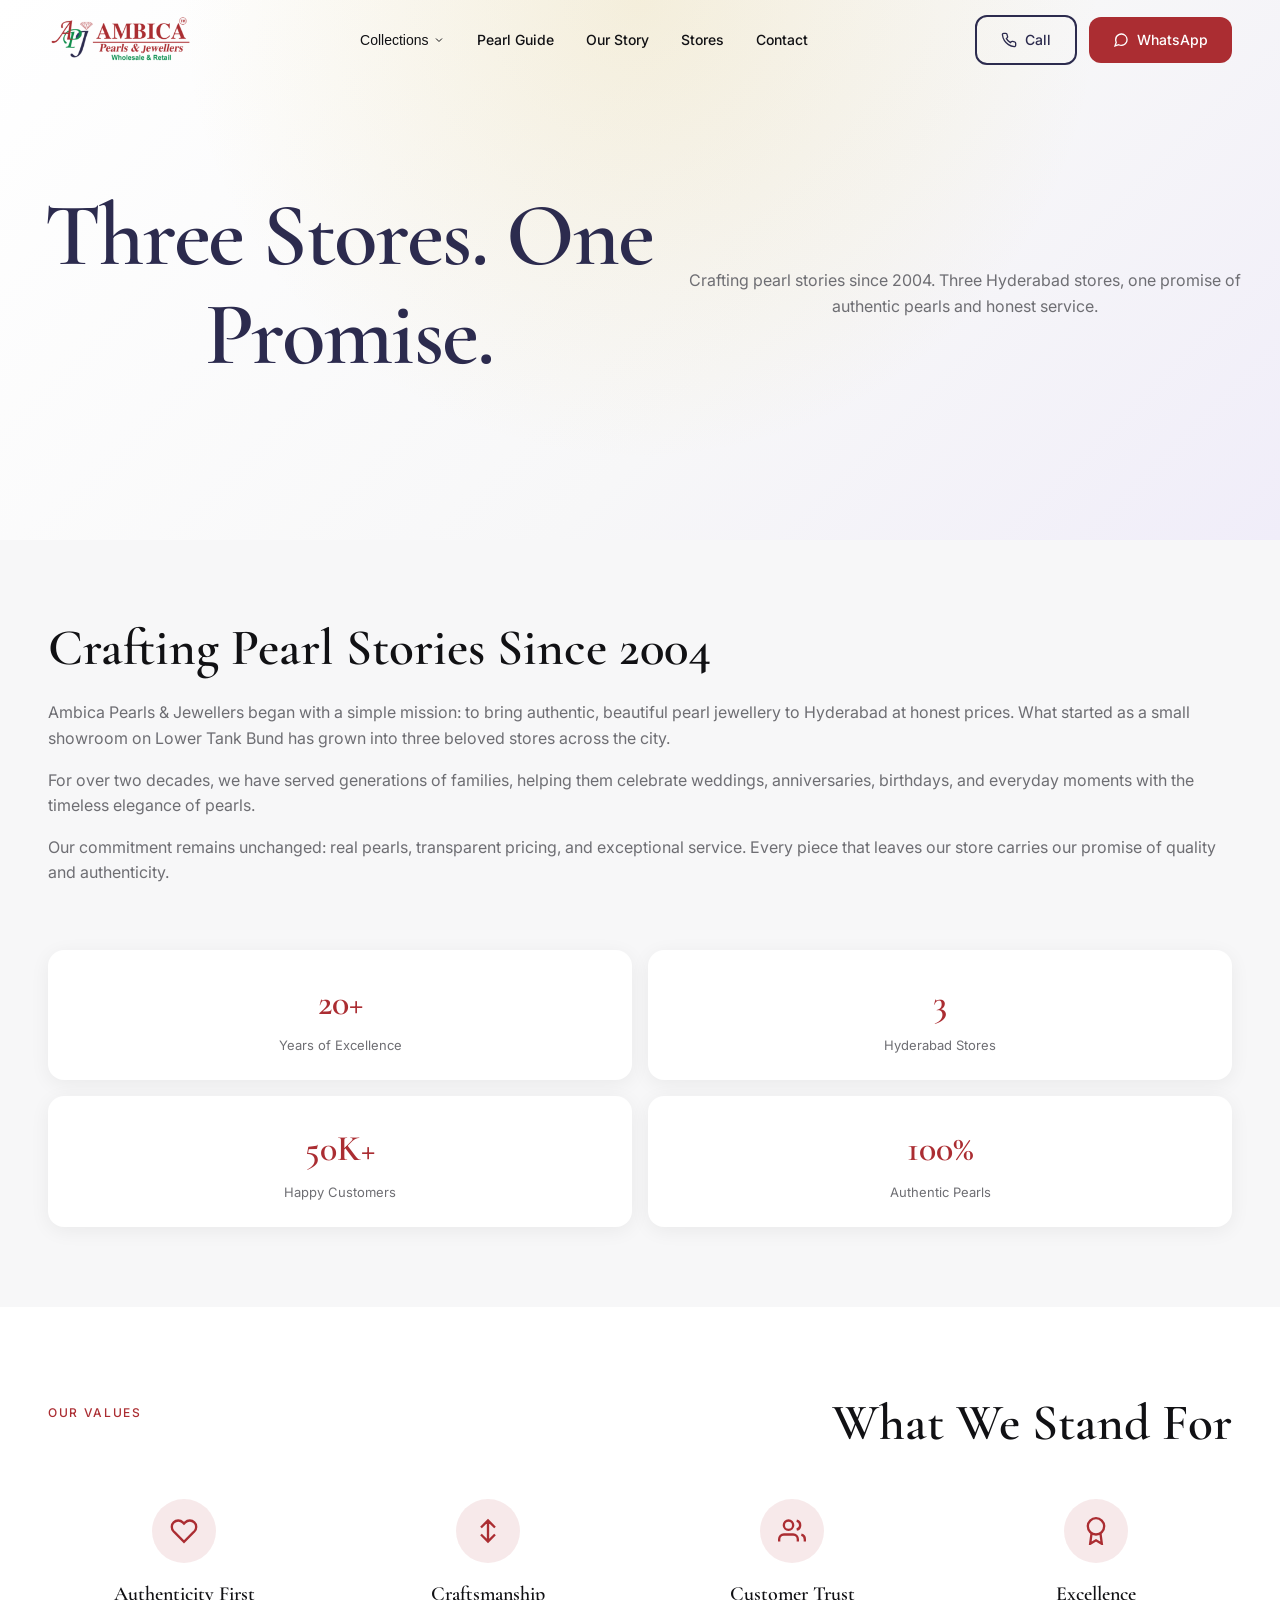
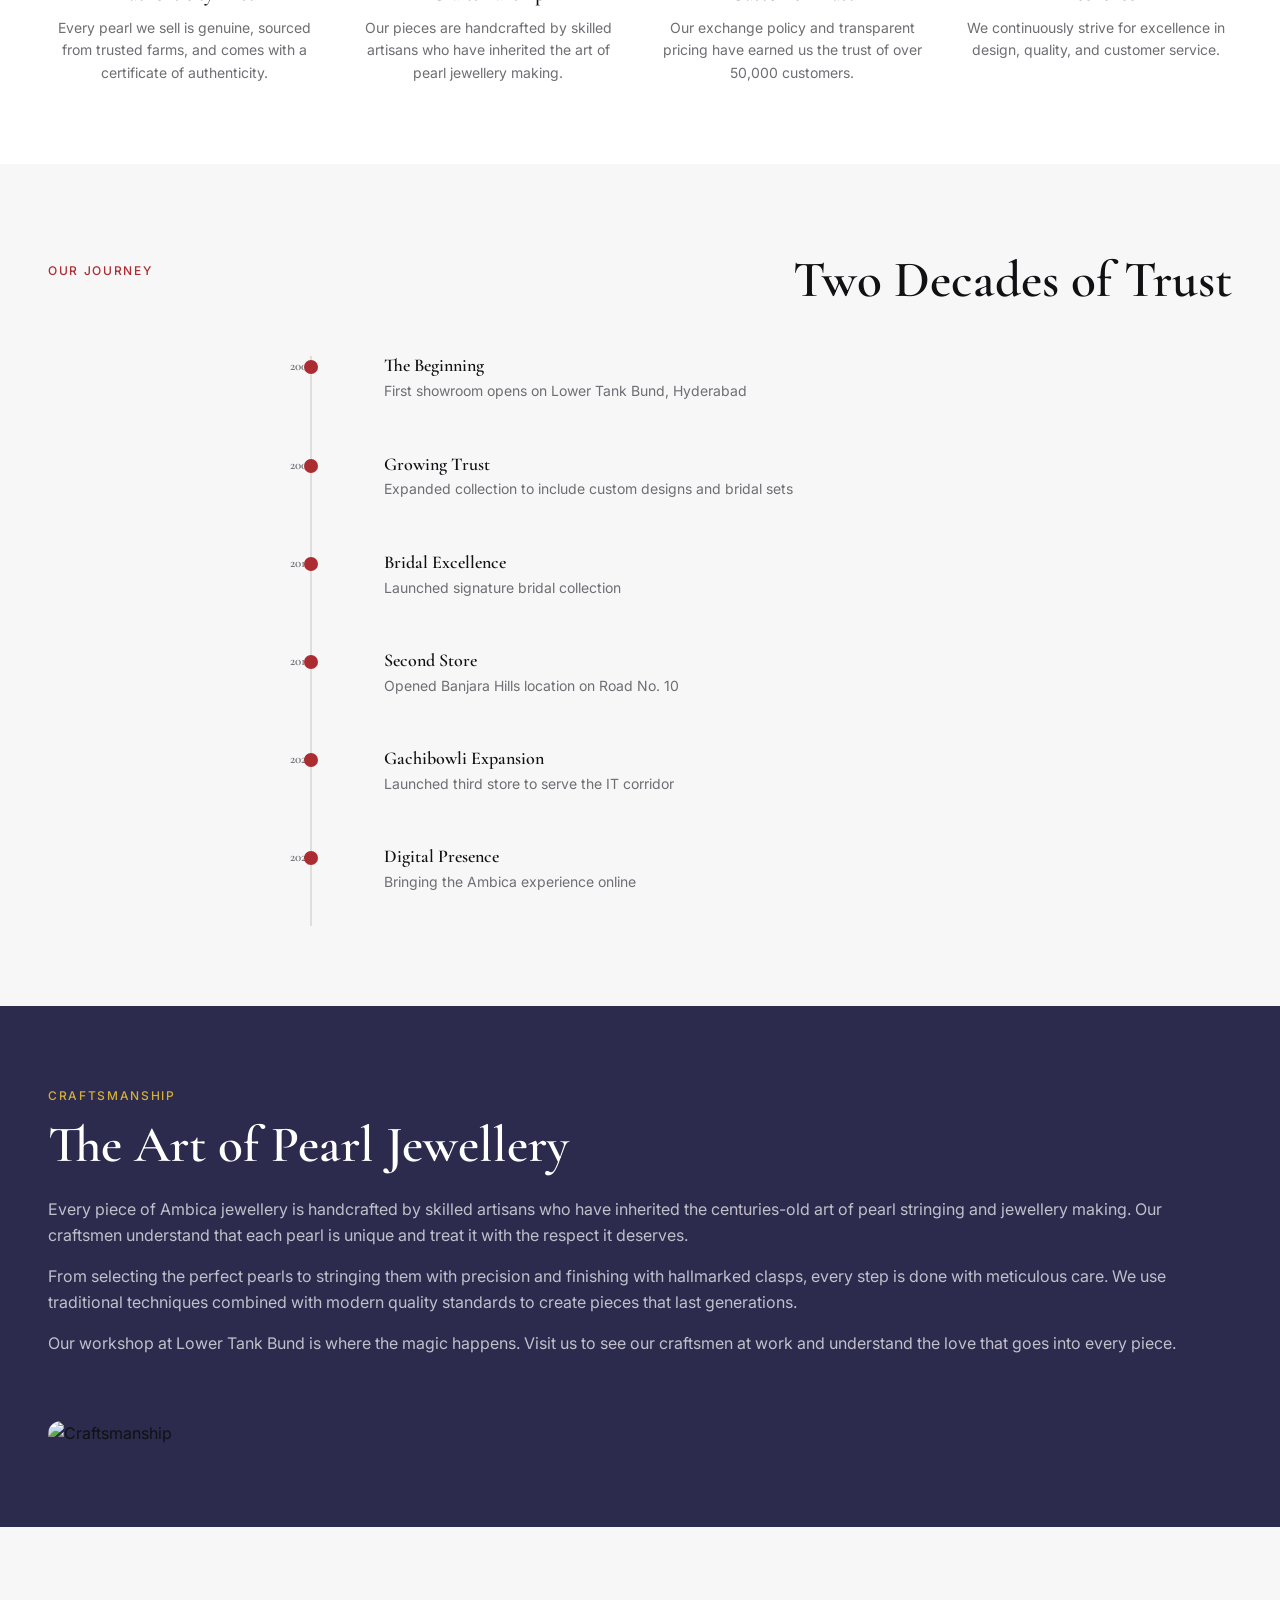
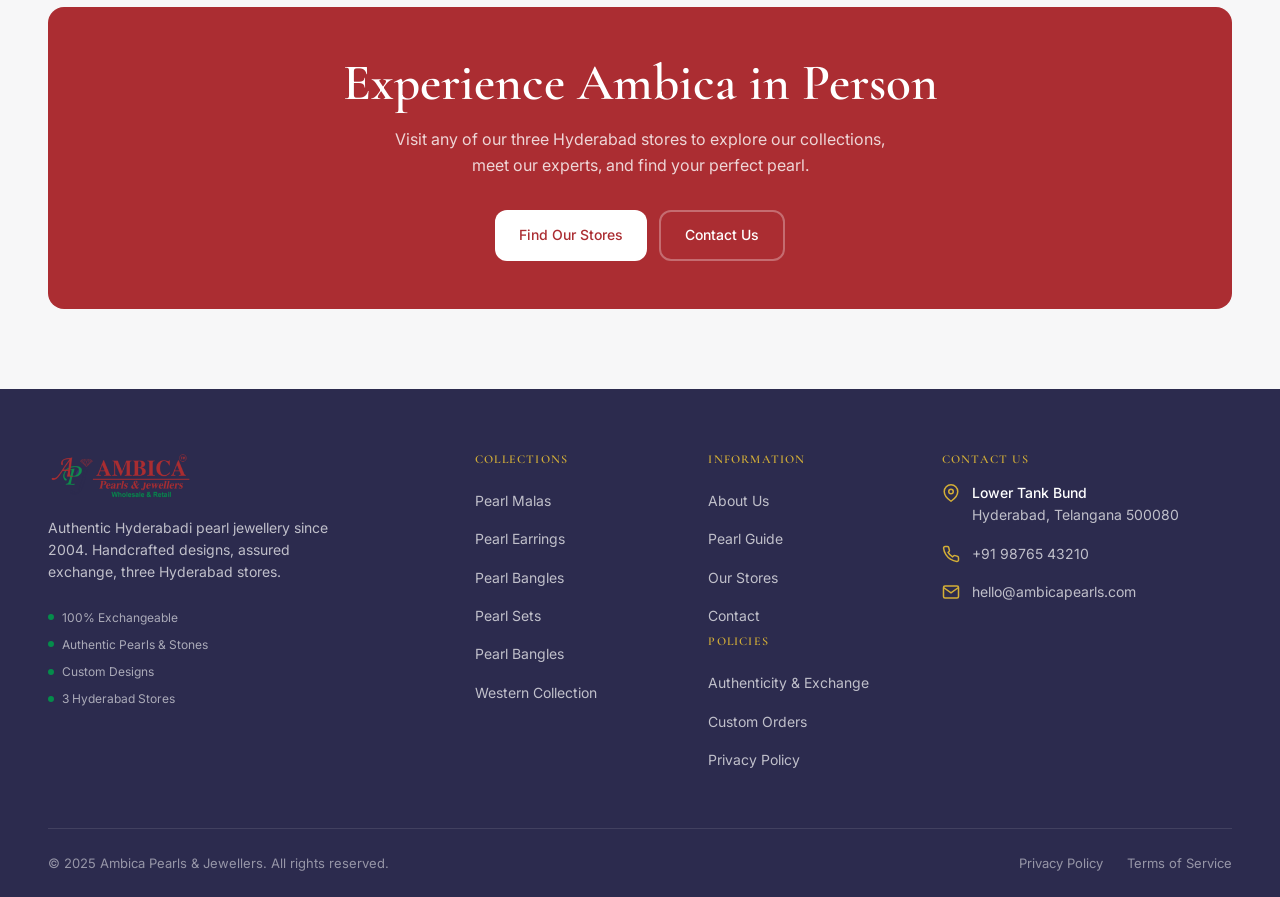
==== commit b0e3b6e1: "Convert men's collection page to pearl bangles collection - Rename category-mens.html to display Pea" ====
--- a/about.html
+++ b/about.html
@@ -174,7 +174,7 @@
                             <a href="category-earrings.html">Pearl Earrings</a>
                             <a href="category-bangles.html">Pearl Bangles</a>
                             <a href="category-sets.html">Pearl Sets</a>
-                            <a href="category-mens.html">Men's Collection</a>
+                            <a href="category-mens.html">Pearl Bangles</a>
                             <a href="category-western.html">Western Collection</a>
                         </div>
                     </div>
@@ -217,7 +217,7 @@
                 <a href="category-earrings.html">Pearl Earrings</a>
                 <a href="category-bangles.html">Pearl Bangles</a>
                 <a href="category-sets.html">Pearl Sets</a>
-                <a href="category-mens.html">Men's Collection</a>
+                <a href="category-mens.html">Pearl Bangles</a>
                 <a href="category-western.html">Western Collection</a>
             </div>
             <div class="mobile-section">
@@ -422,7 +422,7 @@
                     <a href="category-earrings.html">Pearl Earrings</a>
                     <a href="category-bangles.html">Pearl Bangles</a>
                     <a href="category-sets.html">Pearl Sets</a>
-                    <a href="category-mens.html">Men's Collection</a>
+                    <a href="category-mens.html">Pearl Bangles</a>
                     <a href="category-western.html">Western Collection</a>
                 </div>
                 
